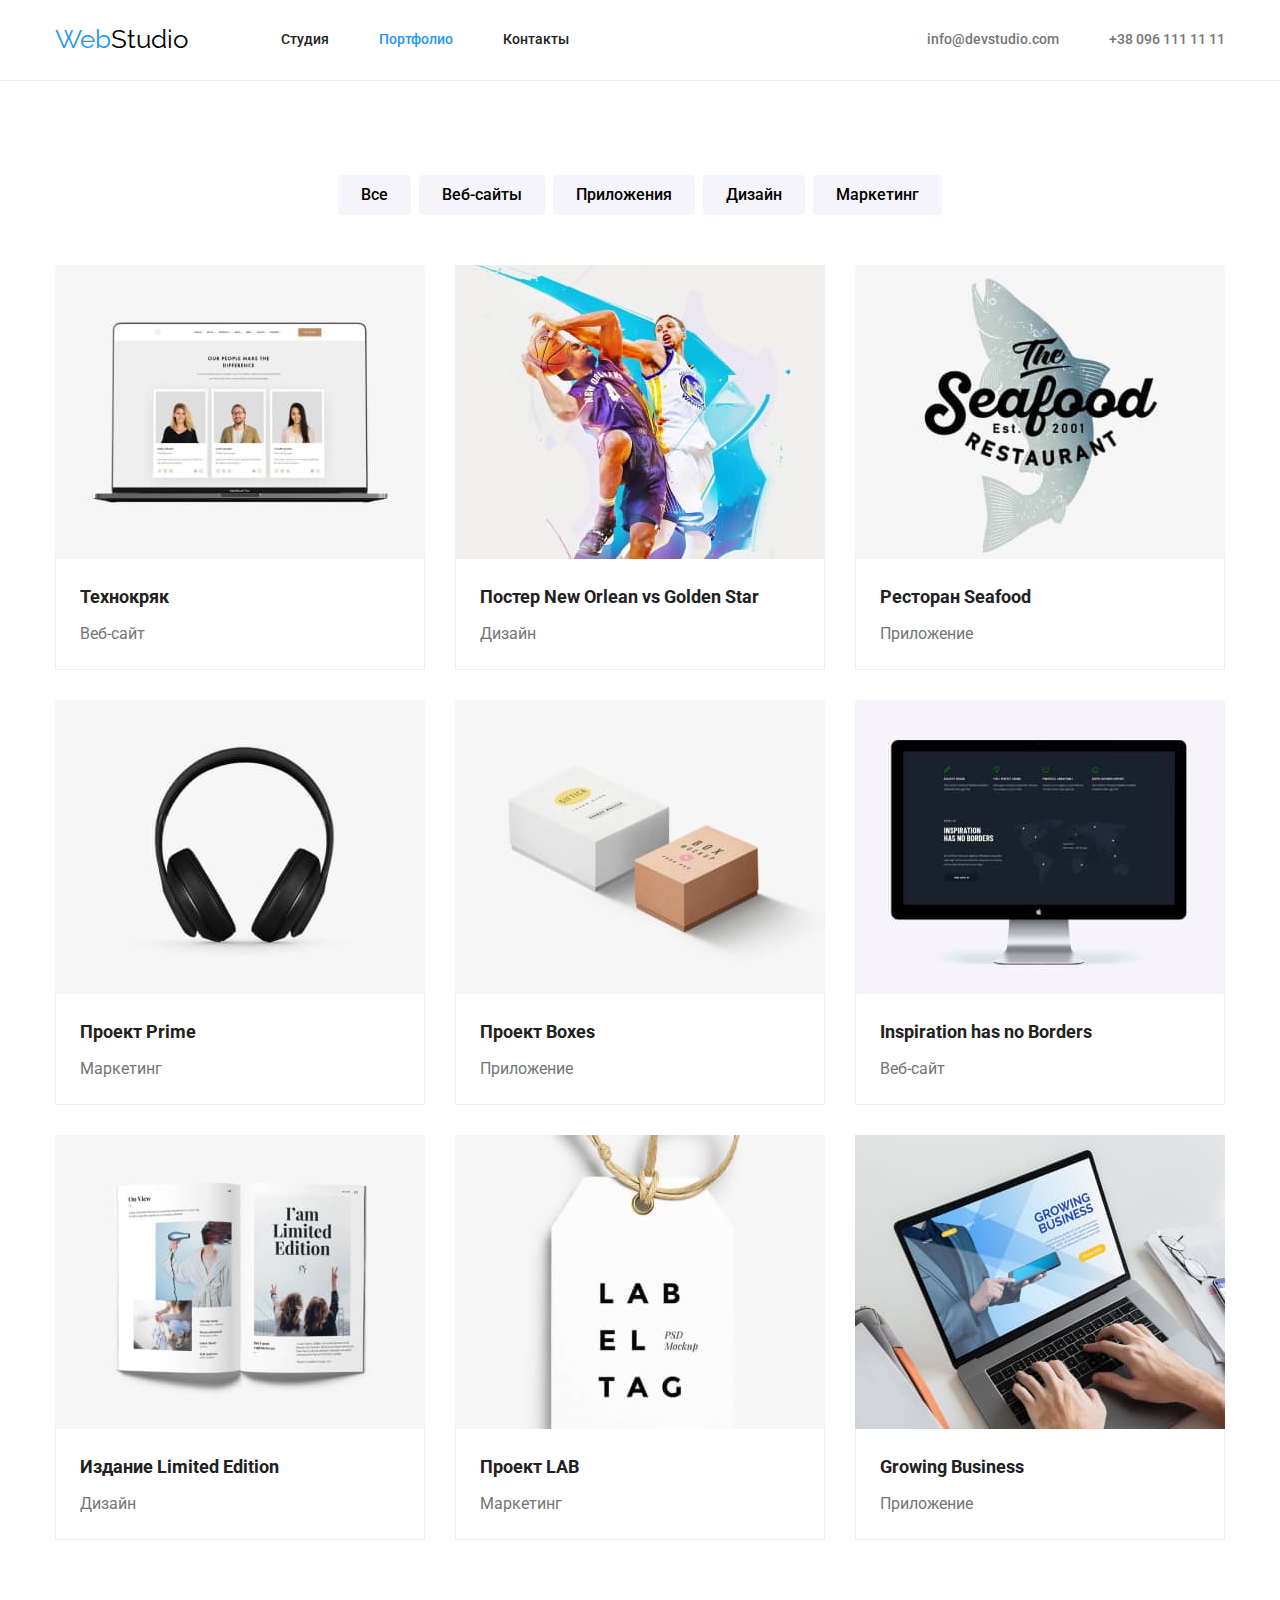
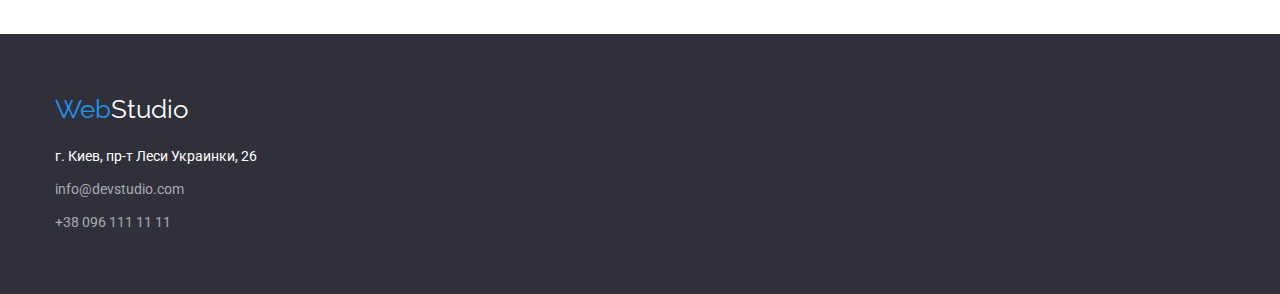
==== portfolio.html @ cc06c91d "Добавляет файлы и папки с предыдущего дз" ====
<!DOCTYPE html>
<html lang="ru">
<head>
    <meta charset="UTF-8">
    <meta http-equiv="X-UA-Compatible" content="IE=edge">
    <meta name="viewport" content="width=device-width, initial-scale=1.0">
    <title>Web Studio. Портфолио</title>
    <link rel="stylesheet" href="https://fonts.googleapis.com/css2?family=Raleway:wght@700&family=Roboto:wght@400;500;700;900&display=swap">
    <link rel="stylesheet" href="https://cdnjs.cloudflare.com/ajax/libs/modern-normalize/1.1.0/modern-normalize.min.css">
    <link rel="stylesheet" href="./css/main.css">
</head>

<body>
<header class="page-header">
    <div class="container cap">
        <nav class="site-nav">
            <a href="#" class="logo"><span class="accent">Web</span>Studio</a>
            <ul class="site-nav">
                <li class="list-item"><a href="./index.html" class="link">Студия</a></li>
                <li class="list-item"><a href="#" class="link main">Портфолио</a></li>
                <li class="list-item"><a href="#" class="link">Контакты</a></li>
            </ul>
        </nav>
        <ul class="list">
            <li class="list-item"><a href="mailto:info@devstudio.com" class="link item">info@devstudio.com</a></li>
            <li class="list-item"><a href="tel:+380961111111" class="link item">+38 096 111 11 11</a></li>
        </ul>
    </div>
</header>

<main>  
<section class="section">
<div class="container">
        <h1 class="visually-hidden">Наши работы</h1>
        <ul class="buttons">
            <li class="button-item"><button type="button" class="button">Все</button></li>
            <li class="button-item"><button type="button" class="button">Веб-сайты</button></li>
            <li class="button-item"><button type="button" class="button">Приложения</button></li>
            <li class="button-item"><button type="button" class="button">Дизайн</button></li>
            <li class="button-item"><button type="button" class="button">Маркетинг</button></li>
        </ul>
        <ul class="project-lists">

            <li class="project-item"><a href="#">
                    <img src="./images/portfolio/1.jpg" width="370" height="294" alt="изображение сайта на ноутбуке">
                    <div class="sign">
                    <h2 class="project-name">Технокряк</h2>
                    <p class="name-item">Веб-сайт</p>
                    </div>
                </a>
            </li>

            <li class="project-item"><a href="#">
                    <img src="./images/portfolio/2.jpg" width="370" height="294" alt="два баскетболиста">
                    <div class="sign">
                    <h2 class="project-name">Постер New Orlean vs Golden Star</h2>
                    <p class="name-item">Дизайн</p>
                    </div>
                </a>
            </li>

            <li class="project-item"><a href="#">
                    <img src="./images/portfolio/3.jpg" width="370" height="294" alt="логотип ресторана">
                    <div class="sign">
                    <h2 class="project-name">Ресторан Seafood</h2>
                    <p class="name-item">Приложение</p>
                    </div>
                </a>
            </li>

            <li class="project-item"><a href="#">
                    <img src="./images/portfolio/4.jpg" width="370" height="294" alt="наушники">
                    <div class="sign">
                    <h2 class="project-name">Проект Prime</h2>
                    <p class="name-item">Маркетинг</p>
                    </div>
                </a>
            </li>

            <li class="project-item"><a href="#">
                    <img src="./images/portfolio/5.jpg" width="370" height="294" alt="две коробки">
                    <div class="sign">
                    <h2 class="project-name">Проект Boxes</h2>
                    <p class="name-item">Приложение</p>
                    </div>
                </a>
            </li>

            <li class="project-item"><a href="#">
                    <img src="./images/portfolio/6.jpg" width="370" height="294" alt="компьютер">
                    <div class="sign">
                    <h2 class="project-name">Inspiration has no Borders</h2>
                    <p class="name-item">Веб-сайт</p>
                    </div>
                </a>
            </li>

            <li class="project-item"><a href="#">
                    <img src="./images/portfolio/7.jpg" width="370" height="294" alt="журнал">
                    <div class="sign">
                    <h2 class="project-name">Издание Limited Edition</h2>
                    <p class="name-item">Дизайн</p>
                    </div>
                </a>
            </li>

            <li class="project-item"><a href="#">
                    <img src="./images/portfolio/8.jpg" width="370" height="294" alt="ярлык с тесемкой">
                    <div class="sign">
                    <h2 class="project-name">Проект LAB</h2>
                    <p class="name-item">Маркетинг</p>
                    </div>
                </a>
            </li>

            <li class="project-item"><a href="#">
                    <img src="./images/portfolio/9.jpg" width="370" height="294" alt="руки, печатающие на ноутбуке">
                    <div class="sign">
                    <h2 class="project-name">Growing Business</h2>
                    <p class="name-item">Приложение</p>
                    </div>
                </a>
            </li>
        </ul>
</div>
</section>
</main>

<footer class="finish">
    <div class="container footer">
        <a href="#" class="logo foot"><span class="accent">Web</span>Studio</a>
        <address class="address">
            г. Киев, пр-т Леси Украинки, 26
            <ul class="contacts">
                <li><a href="mailto:info@devstudio.com" class="item bottom">info@devstudio.com</a></li>
                <li class="contact-list"><a href="tel:+380961111111" class="item bottom">+38 096 111 11 11</a></li>
            </ul>
        </address>
    </div>
</footer>
</body>
</html>
---- css/main.css ----
:root {
  --primary-text-color: #212121;
  --secondary-text-color: #757575;
  --bgd-text-color: #ffffff;
  --accent-color: #2196f3;
}

body {
  background-color: var(--bgd-text-color);
  color: var(--primary-text-color);
  font-family: Roboto, sans-serif;
}

ul {
  padding: 0;
  margin: 0;

  list-style: none;
}

img {
  display: block;
}

h1,
h2,
h3,
ul,
p {
  margin-top: 0;
  margin-bottom: 0;
}

.section {
  padding-top: 94px;
  padding-bottom: 94px;
}

/* ШАПКА-ВЕРХ С ЛОГОТИПОМ */
.container {
  width: 1200px;
  padding-left: 15px;
  padding-right: 15px;
  margin-left: auto;
  margin-right: auto;

  /* outline: 2px solid blue; */
}

.page-header {
  border-bottom: 1px solid #ececec;
}

.cap,
.site-nav {
  display: flex;
  align-items: center;
}

.list {
  display: flex;
  margin-left: auto;
}

.list-item:not(:last-child) {
  margin-right: 50px;
}

.logo {
  display: block;
  padding-top: 24px;
  padding-bottom: 25px;
  margin-right: 93px;

  color: #000000;
  font-family: Raleway, sans-serif;
  font-size: 26px;
  line-height: 1.2;
  text-decoration: none;
}

.accent,
.link.main {
  color: var(--accent-color);
}

.link {
  display: block;
  padding-top: 32px;
  padding-bottom: 32px;

  color: var(--primary-text-color);
  font-weight: 500;
  font-size: 14px;
  line-height: 1.14;
  text-decoration: none;
}

.link.item {
  color: var(--secondary-text-color);
}

.link:hover,
.link:focus {
  color: var(--accent-color);
}

/* СТУДИЯ (MAIN) */
.banner-name {
  margin-bottom: 30px;

  color: var(--bgd-text-color);
  font-weight: 900;
  font-size: 44px;
  line-height: 1.4;
  text-align: center;
  text-transform: uppercase;
}

.banner {
  padding-top: 200px;
  padding-bottom: 200px;
  background-color: #2f303a;
  text-align: center;
}

.ban-button {
  padding: 10px 32px;
  border: 1px solid transparent;
  border-radius: 4px;

  font-weight: 700;
  font-size: 16px;
  line-height: 1.9;
  color: var(--bgd-text-color);
  background-color: var(--accent-color);
}

.ban-button:hover,
.ban-button:focus {
  background-color: #188ce8;
}

/* НАШИ ПРЕИМУЩЕСТВА */
.visually-hidden {
  position: absolute;
  width: 1px;
  height: 1px;
  margin: -1px;
  border: 0;
  padding: 0;

  white-space: nowrap;
  clip-path: inset(100%);
  clip: rect(0 0 0 0);
  overflow: hidden;
}

.features-list {
  display: flex;
}

.text-list {
  width: 270px;
}

.text-list:not(:last-child) {
  margin-right: 30px;
}

.head {
  margin-bottom: 10px;
  font-weight: 700;
  font-size: 14px;
  line-height: 1.14;
  text-transform: uppercase;
}

.head-text {
  color: var(--secondary-text-color);
  font-size: 14px;
  line-height: 1.7;
}

/* ЧЕМ МЫ ЗАНИМАЕМСЯ */
.box {
  padding-top: 0;
}

.do,
.comands {
  margin-bottom: 50px;

  font-weight: 700;
  font-size: 36px;
  line-height: 1.2;
  text-align: center;
}

.boxes-list {
  display: flex;
}

.boxes-list .box-item {
  width: 370px;
}

.box-item:not(:last-child) {
  margin-right: 30px;
}

/* НАША КОМАНДА */
.bloks-list {
  display: flex;
}

.blok-item {
  width: 270px;
  border: 1px solid transparent;
  border-bottom-left-radius: 4px;
  border-bottom-right-radius: 4px;
  overflow: hidden;
  box-shadow: rgba(255, 255, 255, 0.6);
}

.blok-item:not(:last-child) {
  margin-right: 30px;
}

.description {
  padding: 30px 32px;
  background-color: var(--bgd-text-color);
}

.name {
  margin-bottom: 10px;
}

.name,
.job {
  font-weight: 500;
  font-size: 16px;
  line-height: 1.2;
  text-align: center;
}

.job {
  color: var(--secondary-text-color);
  font-weight: 400;
}

.comands-blok {
  background-color: #f5f4fa;
}

/* ПОРТФОЛИО (MAIN) */
a {
  text-decoration: none;
}

.buttons {
  display: flex;
  margin-bottom: 50px;
  justify-content: center;
}

.button {
  padding: 6px 22px;
  border-radius: 4px;
  border: 1px solid transparent;

  font-weight: 500;
  font-size: 16px;
  line-height: 1.6;
  text-align: center;
  font-family: inherit;
  cursor: pointer;
  background-color: #f5f4fa;
}

.button-item:not(:last-child) {
  margin-right: 8px;
}

.button:hover,
.button:focus {
  color: var(--bgd-text-color);
  background-color: var(--accent-color);
}

.project-lists {
  display: flex;
  flex-wrap: wrap;
  /* outline: 1px solid tomato; */

  margin-left: -30px;
  margin-top: -30px;
}

.project-item {
  width: 370px;
  /* outline: 1px solid teal; */

  flex-basis: calc(100% / 3 - 30px);
  margin-left: 30px;
  margin-top: 30px;
}

/* .project-item:nth-child(3n) {
  margin-right: 0;
}

.project-item:nth-last-child(- n + 3) {
  margin-bottom: 0;
} */

.project-name {
  margin-bottom: 4px;

  color: var(--primary-text-color);
  font-weight: 700;
  font-size: 18px;
  line-height: 2;
}

.sign {
  padding: 20px 24px;
  border: 1px solid #eeeeee;
  border-top: 0;
}

.name-item {
  color: var(--secondary-text-color);
  font-size: 16px;
  line-height: 30px;
}

/* ФУТЕР */
.finish {
  padding-top: 60px;
  padding-bottom: 60px;

  background-color: #2f303a;
  color: var(--bgd-text-color);
}

.foot {
  display: inline-block;
  padding-top: 0;
  padding-bottom: 0;
  margin-right: 0;
  margin-bottom: 20px;

  color: var(--bgd-text-color);
}

.contacts,
.contact-list {
  margin-top: 9px;
}

.address,
.bottom {
  font-weight: 400;
  font-size: 14px;
  line-height: 1.7;
  font-style: normal;
  text-decoration: none;
}

.footer .bottom {
  color: rgba(255, 255, 255, 0.6);
}

.footer .item:hover,
.footer .item:focus {
  color: var(--accent-color);
}
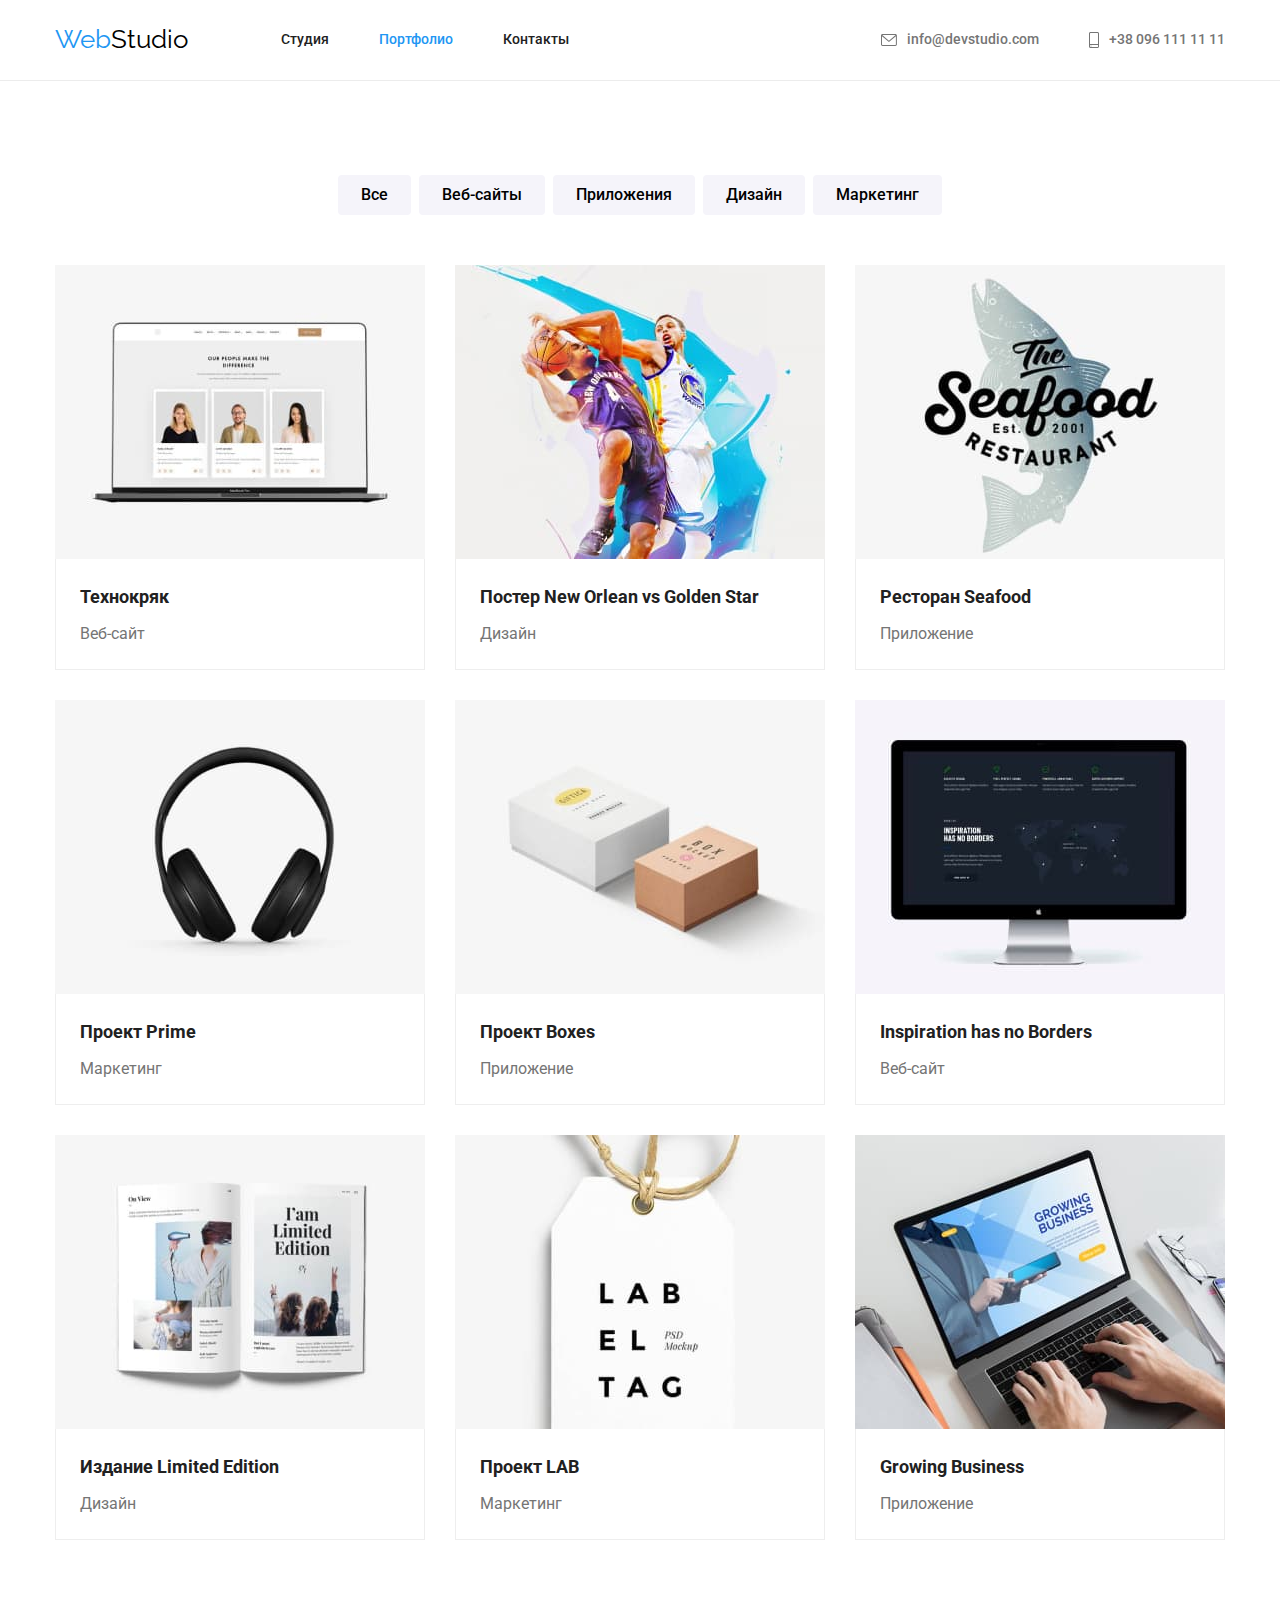
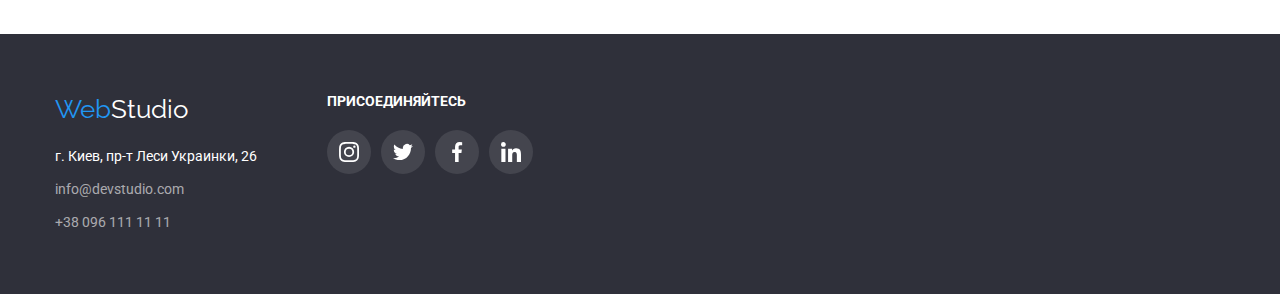
==== commit 5d42965e: "Чинит поехавший футер в Портфолио" ====
--- a/portfolio.html
+++ b/portfolio.html
@@ -1,142 +1,234 @@
 <!DOCTYPE html>
 <html lang="ru">
-<head>
-    <meta charset="UTF-8">
-    <meta http-equiv="X-UA-Compatible" content="IE=edge">
-    <meta name="viewport" content="width=device-width, initial-scale=1.0">
+  <head>
+    <meta charset="UTF-8" />
+    <meta http-equiv="X-UA-Compatible" content="IE=edge" />
+    <meta name="viewport" content="width=device-width, initial-scale=1.0" />
     <title>Web Studio. Портфолио</title>
-    <link rel="stylesheet" href="https://fonts.googleapis.com/css2?family=Raleway:wght@700&family=Roboto:wght@400;500;700;900&display=swap">
-    <link rel="stylesheet" href="https://cdnjs.cloudflare.com/ajax/libs/modern-normalize/1.1.0/modern-normalize.min.css">
-    <link rel="stylesheet" href="./css/main.css">
-</head>
-
-<body>
-<header class="page-header">
-    <div class="container cap">
+    <link
+      rel="stylesheet"
+      href="https://fonts.googleapis.com/css2?family=Raleway:wght@700&family=Roboto:wght@400;500;700;900&display=swap"
+    />
+    <link
+      rel="stylesheet"
+      href="https://cdnjs.cloudflare.com/ajax/libs/modern-normalize/1.1.0/modern-normalize.min.css"
+    />
+    <link rel="stylesheet" href="./css/main.css" />
+  </head>
+
+  <body>
+    <header class="page-header">
+      <div class="container cap">
         <nav class="site-nav">
-            <a href="#" class="logo"><span class="accent">Web</span>Studio</a>
-            <ul class="site-nav">
-                <li class="list-item"><a href="./index.html" class="link">Студия</a></li>
-                <li class="list-item"><a href="#" class="link main">Портфолио</a></li>
-                <li class="list-item"><a href="#" class="link">Контакты</a></li>
-            </ul>
+          <a href="#" class="logo"><span class="accent">Web</span>Studio</a>
+          <ul class="site-nav">
+            <li class="list-item"><a href="./index.html" class="link">Студия</a></li>
+            <li class="list-item"><a href="#" class="link main">Портфолио</a></li>
+            <li class="list-item"><a href="#" class="link">Контакты</a></li>
+          </ul>
         </nav>
         <ul class="list">
-            <li class="list-item"><a href="mailto:info@devstudio.com" class="link item">info@devstudio.com</a></li>
-            <li class="list-item"><a href="tel:+380961111111" class="link item">+38 096 111 11 11</a></li>
+          <li class="list-item">
+            <a href="mailto:info@devstudio.com" class="link item">
+              <svg class="icon-contacts" width="16" height="12">
+                <use href="./images/icons.svg#envelope"></use>
+              </svg>
+              info@devstudio.com
+            </a>
+          </li>
+          <li class="list-item">
+            <a href="tel:+380961111111" class="link item">
+              <svg class="icon-contacts" width="10" height="16">
+                <use href="./images/icons.svg#smartphone"></use>
+              </svg>
+              +38 096 111 11 11
+            </a>
+          </li>
         </ul>
-    </div>
-</header>
-
-<main>  
-<section class="section">
-<div class="container">
-        <h1 class="visually-hidden">Наши работы</h1>
-        <ul class="buttons">
+      </div>
+    </header>
+
+    <main>
+      <section class="section">
+        <div class="container">
+          <h1 class="visually-hidden">Наши работы</h1>
+          <ul class="buttons">
             <li class="button-item"><button type="button" class="button">Все</button></li>
             <li class="button-item"><button type="button" class="button">Веб-сайты</button></li>
             <li class="button-item"><button type="button" class="button">Приложения</button></li>
             <li class="button-item"><button type="button" class="button">Дизайн</button></li>
             <li class="button-item"><button type="button" class="button">Маркетинг</button></li>
-        </ul>
-        <ul class="project-lists">
-
-            <li class="project-item"><a href="#">
-                    <img src="./images/portfolio/1.jpg" width="370" height="294" alt="изображение сайта на ноутбуке">
-                    <div class="sign">
-                    <h2 class="project-name">Технокряк</h2>
-                    <p class="name-item">Веб-сайт</p>
-                    </div>
-                </a>
-            </li>
-
-            <li class="project-item"><a href="#">
-                    <img src="./images/portfolio/2.jpg" width="370" height="294" alt="два баскетболиста">
-                    <div class="sign">
-                    <h2 class="project-name">Постер New Orlean vs Golden Star</h2>
-                    <p class="name-item">Дизайн</p>
-                    </div>
-                </a>
-            </li>
-
-            <li class="project-item"><a href="#">
-                    <img src="./images/portfolio/3.jpg" width="370" height="294" alt="логотип ресторана">
-                    <div class="sign">
-                    <h2 class="project-name">Ресторан Seafood</h2>
-                    <p class="name-item">Приложение</p>
-                    </div>
-                </a>
-            </li>
-
-            <li class="project-item"><a href="#">
-                    <img src="./images/portfolio/4.jpg" width="370" height="294" alt="наушники">
-                    <div class="sign">
-                    <h2 class="project-name">Проект Prime</h2>
-                    <p class="name-item">Маркетинг</p>
-                    </div>
-                </a>
-            </li>
-
-            <li class="project-item"><a href="#">
-                    <img src="./images/portfolio/5.jpg" width="370" height="294" alt="две коробки">
-                    <div class="sign">
-                    <h2 class="project-name">Проект Boxes</h2>
-                    <p class="name-item">Приложение</p>
-                    </div>
-                </a>
-            </li>
-
-            <li class="project-item"><a href="#">
-                    <img src="./images/portfolio/6.jpg" width="370" height="294" alt="компьютер">
-                    <div class="sign">
-                    <h2 class="project-name">Inspiration has no Borders</h2>
-                    <p class="name-item">Веб-сайт</p>
-                    </div>
-                </a>
-            </li>
-
-            <li class="project-item"><a href="#">
-                    <img src="./images/portfolio/7.jpg" width="370" height="294" alt="журнал">
-                    <div class="sign">
-                    <h2 class="project-name">Издание Limited Edition</h2>
-                    <p class="name-item">Дизайн</p>
-                    </div>
-                </a>
-            </li>
-
-            <li class="project-item"><a href="#">
-                    <img src="./images/portfolio/8.jpg" width="370" height="294" alt="ярлык с тесемкой">
-                    <div class="sign">
-                    <h2 class="project-name">Проект LAB</h2>
-                    <p class="name-item">Маркетинг</p>
-                    </div>
-                </a>
-            </li>
-
-            <li class="project-item"><a href="#">
-                    <img src="./images/portfolio/9.jpg" width="370" height="294" alt="руки, печатающие на ноутбуке">
-                    <div class="sign">
-                    <h2 class="project-name">Growing Business</h2>
-                    <p class="name-item">Приложение</p>
-                    </div>
-                </a>
-            </li>
-        </ul>
-</div>
-</section>
-</main>
-
-<footer class="finish">
-    <div class="container footer">
-        <a href="#" class="logo foot"><span class="accent">Web</span>Studio</a>
-        <address class="address">
+          </ul>
+          <ul class="project-lists">
+            <li class="project-item">
+              <a href="#">
+                <img
+                  src="./images/portfolio/1.jpg"
+                  width="370"
+                  height="294"
+                  alt="изображение сайта на ноутбуке"
+                />
+                <div class="sign">
+                  <h2 class="project-name">Технокряк</h2>
+                  <p class="name-item">Веб-сайт</p>
+                </div>
+              </a>
+            </li>
+
+            <li class="project-item">
+              <a href="#">
+                <img
+                  src="./images/portfolio/2.jpg"
+                  width="370"
+                  height="294"
+                  alt="два баскетболиста"
+                />
+                <div class="sign">
+                  <h2 class="project-name">Постер New Orlean vs Golden Star</h2>
+                  <p class="name-item">Дизайн</p>
+                </div>
+              </a>
+            </li>
+
+            <li class="project-item">
+              <a href="#">
+                <img
+                  src="./images/portfolio/3.jpg"
+                  width="370"
+                  height="294"
+                  alt="логотип ресторана"
+                />
+                <div class="sign">
+                  <h2 class="project-name">Ресторан Seafood</h2>
+                  <p class="name-item">Приложение</p>
+                </div>
+              </a>
+            </li>
+
+            <li class="project-item">
+              <a href="#">
+                <img src="./images/portfolio/4.jpg" width="370" height="294" alt="наушники" />
+                <div class="sign">
+                  <h2 class="project-name">Проект Prime</h2>
+                  <p class="name-item">Маркетинг</p>
+                </div>
+              </a>
+            </li>
+
+            <li class="project-item">
+              <a href="#">
+                <img src="./images/portfolio/5.jpg" width="370" height="294" alt="две коробки" />
+                <div class="sign">
+                  <h2 class="project-name">Проект Boxes</h2>
+                  <p class="name-item">Приложение</p>
+                </div>
+              </a>
+            </li>
+
+            <li class="project-item">
+              <a href="#">
+                <img src="./images/portfolio/6.jpg" width="370" height="294" alt="компьютер" />
+                <div class="sign">
+                  <h2 class="project-name">Inspiration has no Borders</h2>
+                  <p class="name-item">Веб-сайт</p>
+                </div>
+              </a>
+            </li>
+
+            <li class="project-item">
+              <a href="#">
+                <img src="./images/portfolio/7.jpg" width="370" height="294" alt="журнал" />
+                <div class="sign">
+                  <h2 class="project-name">Издание Limited Edition</h2>
+                  <p class="name-item">Дизайн</p>
+                </div>
+              </a>
+            </li>
+
+            <li class="project-item">
+              <a href="#">
+                <img
+                  src="./images/portfolio/8.jpg"
+                  width="370"
+                  height="294"
+                  alt="ярлык с тесемкой"
+                />
+                <div class="sign">
+                  <h2 class="project-name">Проект LAB</h2>
+                  <p class="name-item">Маркетинг</p>
+                </div>
+              </a>
+            </li>
+
+            <li class="project-item">
+              <a href="#">
+                <img
+                  src="./images/portfolio/9.jpg"
+                  width="370"
+                  height="294"
+                  alt="руки, печатающие на ноутбуке"
+                />
+                <div class="sign">
+                  <h2 class="project-name">Growing Business</h2>
+                  <p class="name-item">Приложение</p>
+                </div>
+              </a>
+            </li>
+          </ul>
+        </div>
+      </section>
+    </main>
+
+    <footer class="finish">
+      <div class="container main">
+        <div class="footer">
+          <a href="#" class="logo foot"><span class="accent">Web</span>Studio</a>
+          <address class="address">
             г. Киев, пр-т Леси Украинки, 26
             <ul class="contacts">
-                <li><a href="mailto:info@devstudio.com" class="item bottom">info@devstudio.com</a></li>
-                <li class="contact-list"><a href="tel:+380961111111" class="item bottom">+38 096 111 11 11</a></li>
+              <li>
+                <a href="mailto:info@devstudio.com" class="item bottom">info@devstudio.com</a>
+              </li>
+              <li class="contact-list">
+                <a href="tel:+380961111111" class="item bottom">+38 096 111 11 11</a>
+              </li>
             </ul>
-        </address>
-    </div>
-</footer>
-</body>
-</html>+          </address>
+        </div>
+        <div class="second-part">
+          <h2 class="call">присоединяйтесь</h2>
+          <ul class="links-foot-list">
+            <li class="links-item">
+              <a href="#" class="links-foot-icon">
+                <svg class="icon" width="20" height="20">
+                  <use href="./images/icons.svg#instagram"></use>
+                </svg>
+              </a>
+            </li>
+            <li class="links-item">
+              <a href="#" class="links-foot-icon">
+                <svg class="icon" width="20" height="20">
+                  <use href="./images/icons.svg#twitter"></use>
+                </svg>
+              </a>
+            </li>
+            <li class="links-item">
+              <a href="#" class="links-foot-icon">
+                <svg class="icon" width="20" height="20">
+                  <use href="./images/icons.svg#facebook"></use>
+                </svg>
+              </a>
+            </li>
+            <li class="links-item">
+              <a href="#" class="links-foot-icon">
+                <svg class="icon" width="20" height="20">
+                  <use href="./images/icons.svg#linkedin"></use>
+                </svg>
+              </a>
+            </li>
+          </ul>
+        </div>
+      </div>
+    </footer>
+  </body>
+</html>
--- a/css/main.css
+++ b/css/main.css
@@ -3,6 +3,8 @@
   --secondary-text-color: #757575;
   --bgd-text-color: #ffffff;
   --accent-color: #2196f3;
+  --icon-fon: #f5f4fa;
+  --icon-primary-color: #afb1b8;
 }
 
 body {
@@ -97,7 +99,18 @@
 }
 
 .link.item {
+  display: flex;
+  align-items: center;
+  padding: 0;
+  padding-top: 32px;
+  padding-bottom: 32px;
+  border: none;
   color: var(--secondary-text-color);
+}
+
+.icon-contacts {
+  margin-right: 10px;
+  fill: currentColor;
 }
 
 .link:hover,
@@ -122,6 +135,18 @@
   padding-bottom: 200px;
   background-color: #2f303a;
   text-align: center;
+}
+
+.overlay {
+  max-width: 1600px;
+  min-height: 600px;
+  margin-left: auto;
+  margin-right: auto;
+  background-image: linear-gradient(to right, rgba(47, 48, 58, 0.4), rgba(47, 48, 58, 0.4)),
+    url(../images/banner.jpg);
+  background-repeat: no-repeat;
+  background-position: center;
+  background-size: cover;
 }
 
 .ban-button {
@@ -168,6 +193,17 @@
   margin-right: 30px;
 }
 
+.thumb {
+  display: flex;
+  width: 270px;
+  height: 120px;
+  background-color: var(--icon-fon);
+  border-radius: 4px;
+  margin-bottom: 30px;
+  justify-content: center;
+  align-items: center;
+}
+
 .head {
   margin-bottom: 10px;
   font-weight: 700;
@@ -177,6 +213,7 @@
 }
 
 .head-text {
+  font-weight: 400;
   color: var(--secondary-text-color);
   font-size: 14px;
   line-height: 1.7;
@@ -187,8 +224,7 @@
   padding-top: 0;
 }
 
-.do,
-.comands {
+.heading {
   margin-bottom: 50px;
 
   font-weight: 700;
@@ -210,6 +246,10 @@
 }
 
 /* НАША КОМАНДА */
+.comands-blok {
+  background-color: #f5f4fa;
+}
+
 .bloks-list {
   display: flex;
 }
@@ -220,7 +260,8 @@
   border-bottom-left-radius: 4px;
   border-bottom-right-radius: 4px;
   overflow: hidden;
-  box-shadow: rgba(255, 255, 255, 0.6);
+  box-shadow: 0px 1px 3px rgba(0, 0, 0, 0.12), 0px 1px 1px rgba(0, 0, 0, 0.14),
+    0px 2px 1px rgba(0, 0, 0, 0.2);
 }
 
 .blok-item:not(:last-child) {
@@ -245,12 +286,69 @@
 }
 
 .job {
+  margin-bottom: 16px;
+
   color: var(--secondary-text-color);
   font-weight: 400;
 }
 
-.comands-blok {
-  background-color: #f5f4fa;
+.links-list {
+  display: flex;
+  justify-content: space-between;
+  align-items: center;
+}
+
+.links-icon {
+  display: flex;
+  padding: 0;
+  border: none;
+  width: 44px;
+  height: 44px;
+  color: var(--icon-primary-color);
+  background-color: var(--bgd-text-color);
+  border-radius: 50%;
+  justify-content: center;
+  align-items: center;
+}
+
+.links-icon .icon {
+  fill: currentColor;
+}
+
+.links-icon:hover,
+.links-icon:focus {
+  background-color: var(--accent-color);
+  color: var(--bgd-text-color);
+}
+
+/* ПОСТОЯННЫЕ КЛИЕНТЫ */
+.clients-list {
+  display: flex;
+}
+
+.client-item:not(:last-child) {
+  margin-right: 30px;
+}
+
+.client-link {
+  display: flex;
+  justify-content: center;
+  align-items: center;
+  width: 170px;
+  height: 92px;
+  border: 1px solid var(--icon-primary-color);
+  border-radius: 4px;
+  color: var(--icon-primary-color);
+}
+
+.client-link .icon {
+  fill: currentColor;
+}
+
+.client-link:hover,
+.client-link:focus {
+  border-color: var(--accent-color);
+  color: var(--accent-color);
 }
 
 /* ПОРТФОЛИО (MAIN) */
@@ -291,28 +389,16 @@
 .project-lists {
   display: flex;
   flex-wrap: wrap;
-  /* outline: 1px solid tomato; */
-
   margin-left: -30px;
   margin-top: -30px;
 }
 
 .project-item {
   width: 370px;
-  /* outline: 1px solid teal; */
-
   flex-basis: calc(100% / 3 - 30px);
   margin-left: 30px;
   margin-top: 30px;
 }
-
-/* .project-item:nth-child(3n) {
-  margin-right: 0;
-}
-
-.project-item:nth-last-child(- n + 3) {
-  margin-bottom: 0;
-} */
 
 .project-name {
   margin-bottom: 4px;
@@ -336,6 +422,10 @@
 }
 
 /* ФУТЕР */
+.container.main {
+  display: flex;
+}
+
 .finish {
   padding-top: 60px;
   padding-bottom: 60px;
@@ -376,3 +466,50 @@
 .footer .item:focus {
   color: var(--accent-color);
 }
+
+.footer {
+  margin-right: 70px;
+}
+
+.call {
+  margin-bottom: 20px;
+
+  font-style: normal;
+  font-weight: 700;
+  font-size: 14px;
+  line-height: 1.14;
+  text-transform: uppercase;
+}
+
+.links-foot-list {
+  display: flex;
+  /* justify-content: space-between;
+  align-items: center; */
+}
+
+.links-foot-list .links-item:not(:last-child) {
+  margin-right: 10px;
+}
+
+.links-foot-icon {
+  display: flex;
+  padding: 0;
+  border: none;
+  width: 44px;
+  height: 44px;
+  color: var(--bgd-text-color);
+  background-color: rgba(255, 255, 255, 0.1);
+  border-radius: 50%;
+  justify-content: center;
+  align-items: center;
+}
+
+.links-foot-icon .icon {
+  fill: currentColor;
+}
+
+.links-foot-icon:hover,
+.links-foot-icon:focus {
+  background-color: var(--accent-color);
+  color: var(--bgd-text-color);
+}
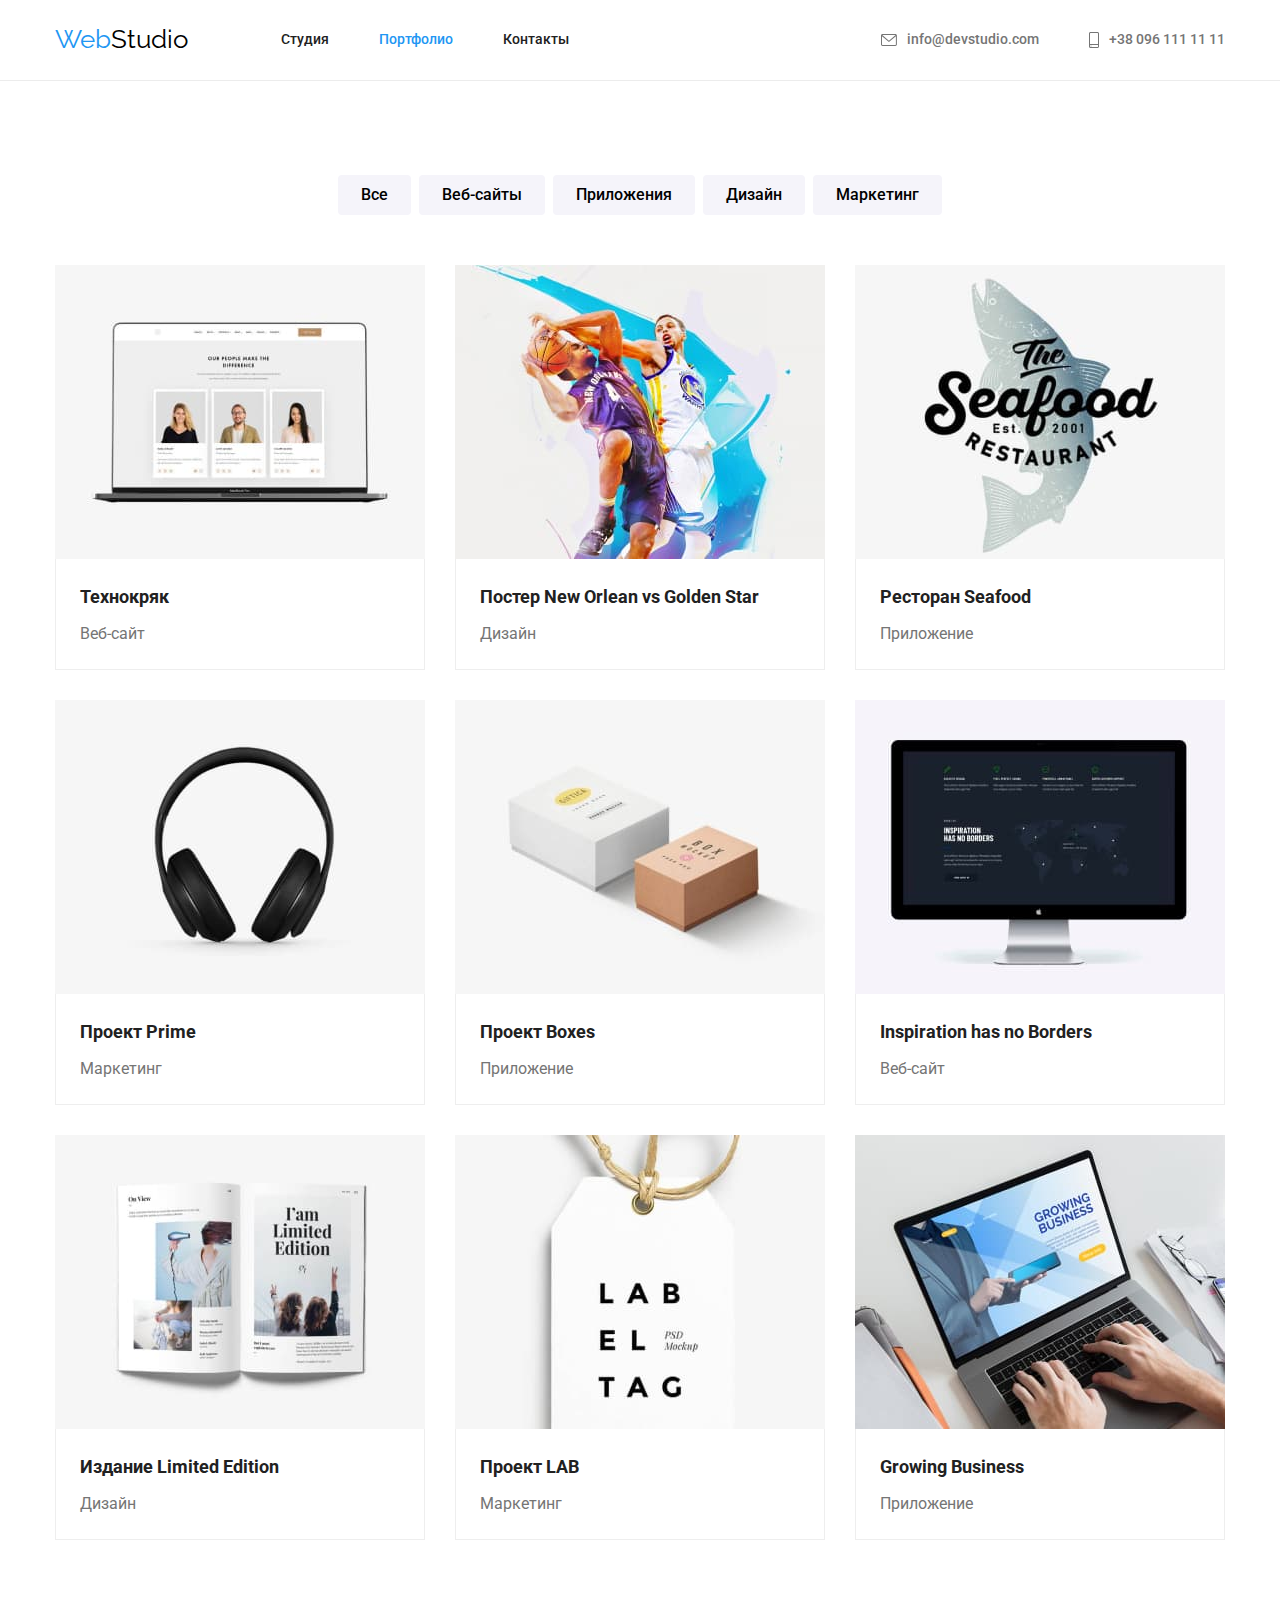
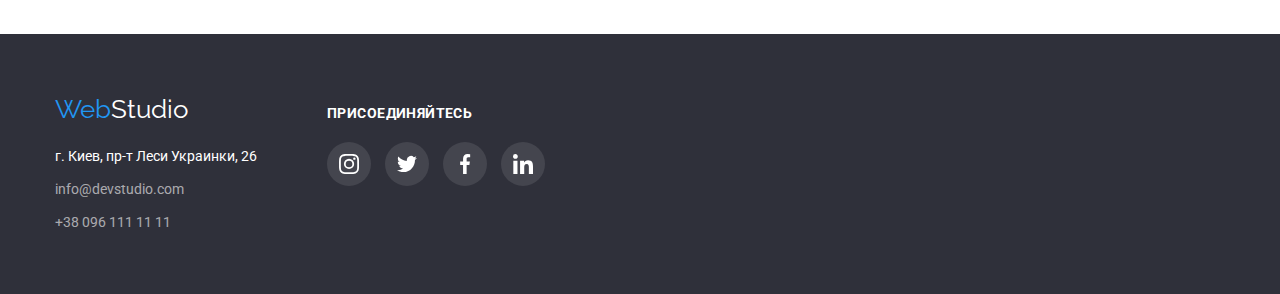
==== commit 6abeedc5: "Исправляет недочеты" ====
--- a/portfolio.html
+++ b/portfolio.html
@@ -61,7 +61,7 @@
           </ul>
           <ul class="project-lists">
             <li class="project-item">
-              <a href="#">
+              <a href="#" class="project-link">
                 <img
                   src="./images/portfolio/1.jpg"
                   width="370"
@@ -76,7 +76,7 @@
             </li>
 
             <li class="project-item">
-              <a href="#">
+              <a href="#" class="project-link">
                 <img
                   src="./images/portfolio/2.jpg"
                   width="370"
@@ -91,7 +91,7 @@
             </li>
 
             <li class="project-item">
-              <a href="#">
+              <a href="#" class="project-link">
                 <img
                   src="./images/portfolio/3.jpg"
                   width="370"
@@ -106,7 +106,7 @@
             </li>
 
             <li class="project-item">
-              <a href="#">
+              <a href="#" class="project-link">
                 <img src="./images/portfolio/4.jpg" width="370" height="294" alt="наушники" />
                 <div class="sign">
                   <h2 class="project-name">Проект Prime</h2>
@@ -116,7 +116,7 @@
             </li>
 
             <li class="project-item">
-              <a href="#">
+              <a href="#" class="project-link">
                 <img src="./images/portfolio/5.jpg" width="370" height="294" alt="две коробки" />
                 <div class="sign">
                   <h2 class="project-name">Проект Boxes</h2>
@@ -126,7 +126,7 @@
             </li>
 
             <li class="project-item">
-              <a href="#">
+              <a href="#" class="project-link">
                 <img src="./images/portfolio/6.jpg" width="370" height="294" alt="компьютер" />
                 <div class="sign">
                   <h2 class="project-name">Inspiration has no Borders</h2>
@@ -136,7 +136,7 @@
             </li>
 
             <li class="project-item">
-              <a href="#">
+              <a href="#" class="project-link">
                 <img src="./images/portfolio/7.jpg" width="370" height="294" alt="журнал" />
                 <div class="sign">
                   <h2 class="project-name">Издание Limited Edition</h2>
@@ -146,7 +146,7 @@
             </li>
 
             <li class="project-item">
-              <a href="#">
+              <a href="#" class="project-link">
                 <img
                   src="./images/portfolio/8.jpg"
                   width="370"
@@ -161,7 +161,7 @@
             </li>
 
             <li class="project-item">
-              <a href="#">
+              <a href="#" class="project-link">
                 <img
                   src="./images/portfolio/9.jpg"
                   width="370"
--- a/css/main.css
+++ b/css/main.css
@@ -217,6 +217,7 @@
   color: var(--secondary-text-color);
   font-size: 14px;
   line-height: 1.7;
+  letter-spacing: 0.03em;
 }
 
 /* ЧЕМ МЫ ЗАНИМАЕМСЯ */
@@ -256,7 +257,6 @@
 
 .blok-item {
   width: 270px;
-  border: 1px solid transparent;
   border-bottom-left-radius: 4px;
   border-bottom-right-radius: 4px;
   overflow: hidden;
@@ -384,6 +384,8 @@
 .button:focus {
   color: var(--bgd-text-color);
   background-color: var(--accent-color);
+  box-shadow: 0px 3px 1px rgba(0, 0, 0, 0.1), 0px 1px 2px rgba(0, 0, 0, 0.08),
+    0px 2px 2px rgba(0, 0, 0, 0.12);
 }
 
 .project-lists {
@@ -400,6 +402,12 @@
   margin-top: 30px;
 }
 
+.project-link:hover,
+.project-link:focus {
+  box-shadow: 0px 1px 1px rgba(0, 0, 0, 0.12), 0px 4px 4px rgba(0, 0, 0, 0.06),
+    1px 4px 6px rgba(0, 0, 0, 0.16);
+}
+
 .project-name {
   margin-bottom: 4px;
 
@@ -424,6 +432,7 @@
 /* ФУТЕР */
 .container.main {
   display: flex;
+  align-items: baseline;
 }
 
 .finish {
@@ -479,15 +488,11 @@
   font-size: 14px;
   line-height: 1.14;
   text-transform: uppercase;
-}
-
-.links-foot-list {
-  display: flex;
-  /* justify-content: space-between;
-  align-items: center; */
-}
-
-.links-foot-list .links-item:not(:last-child) {
+  letter-spacing: 0.03em;
+}
+
+.links-item {
+  display: inline-block;
   margin-right: 10px;
 }
 
